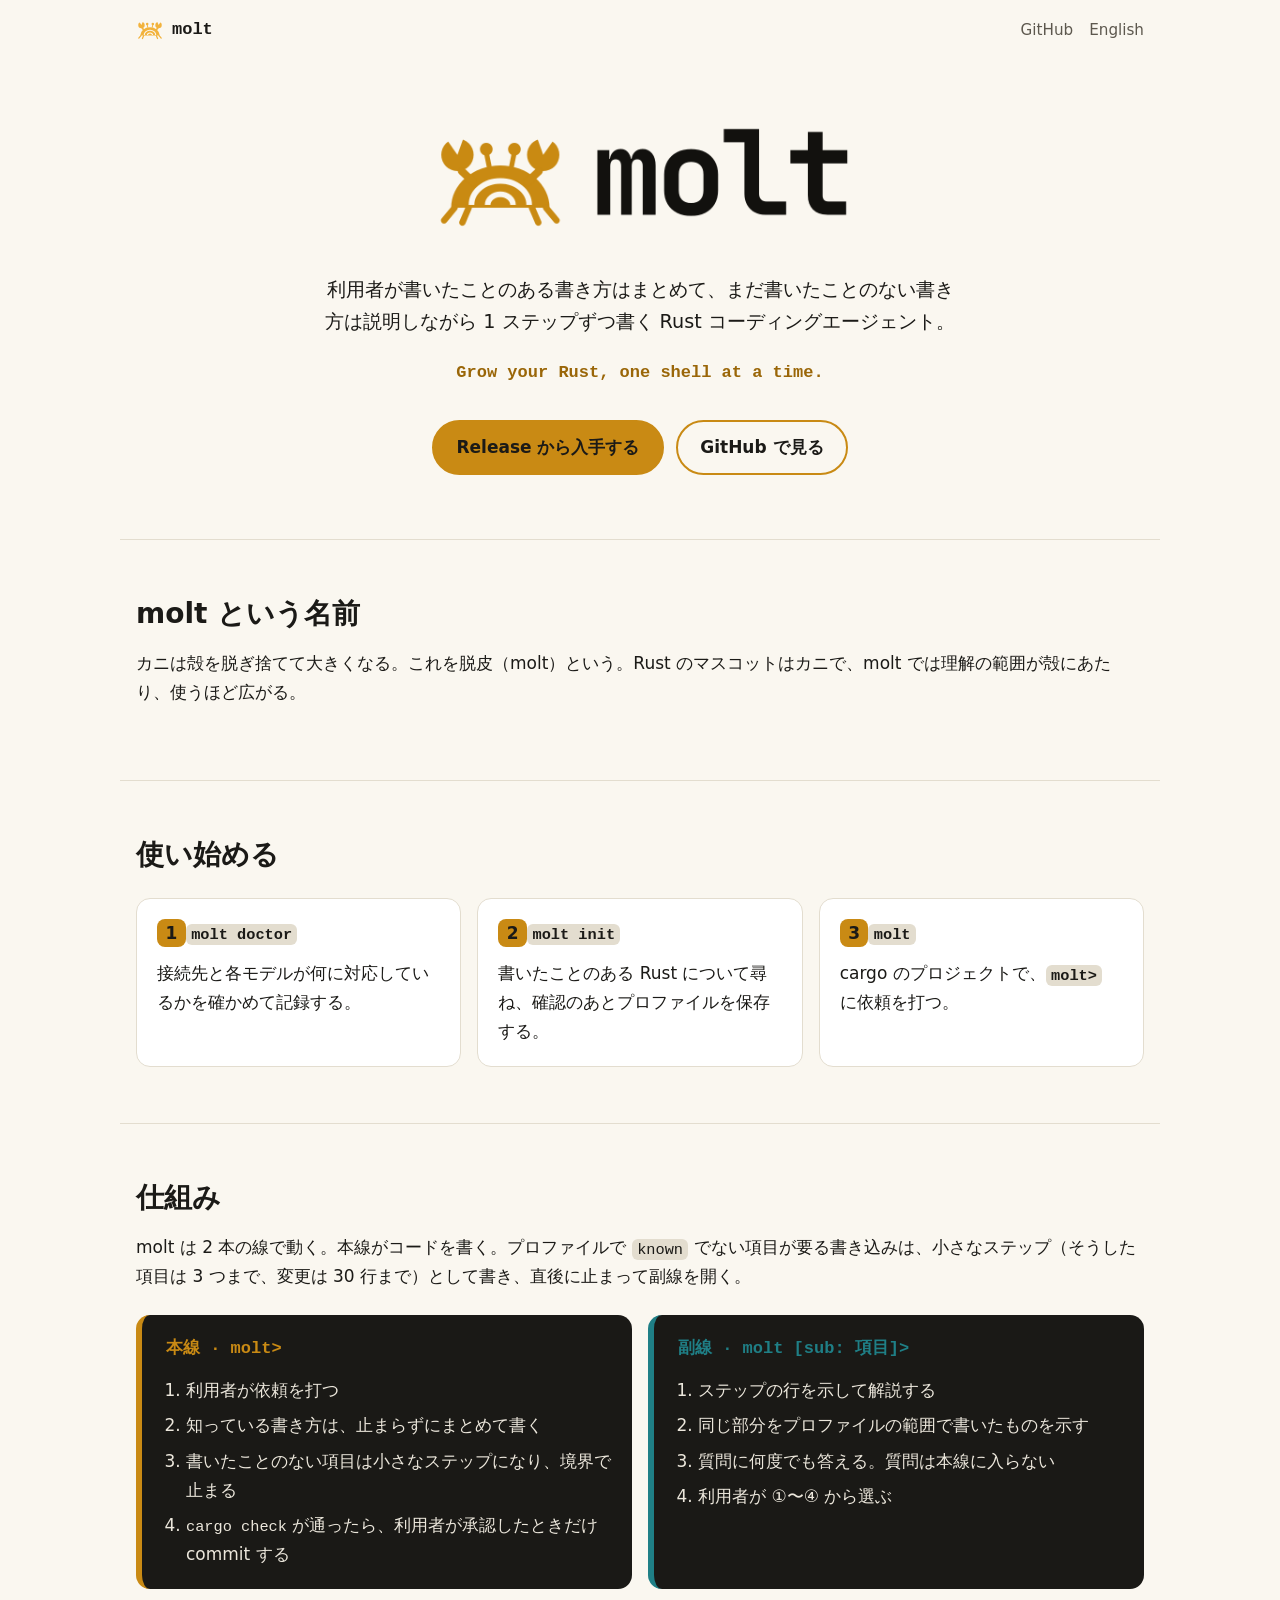
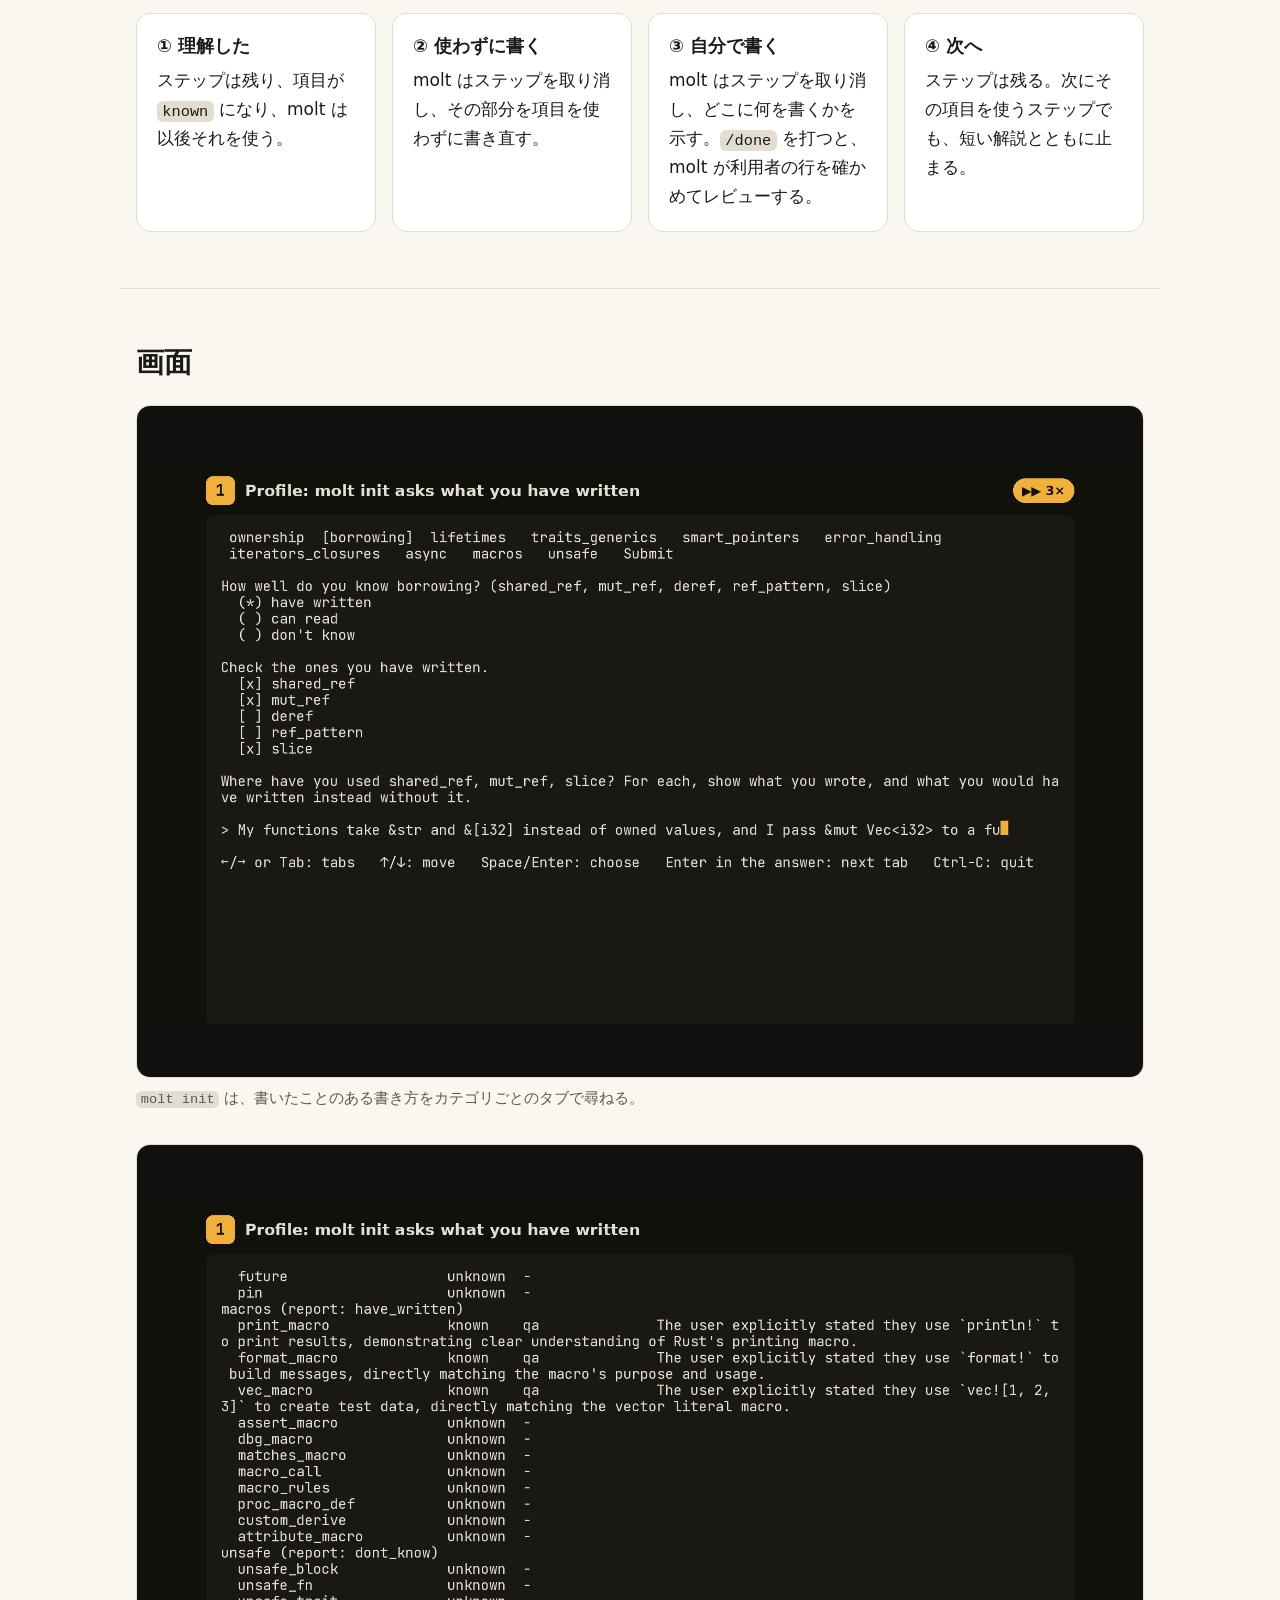
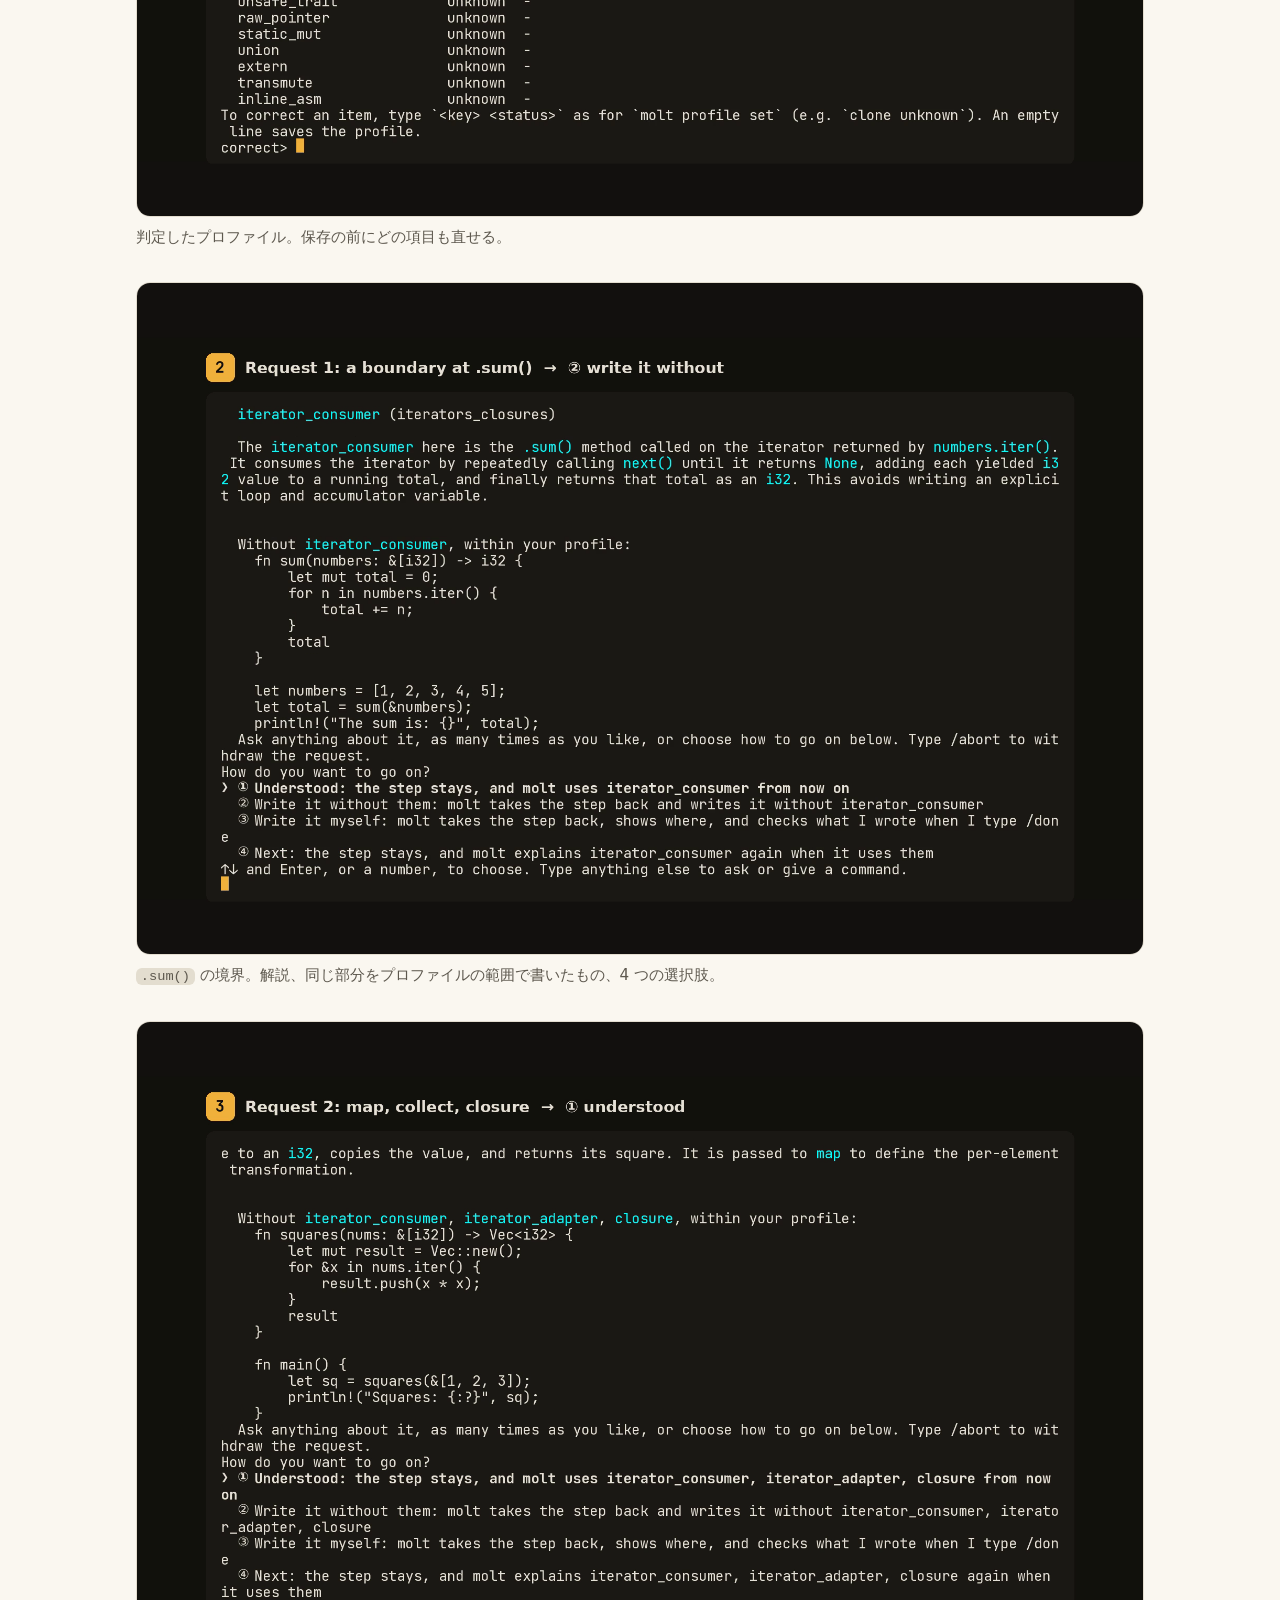
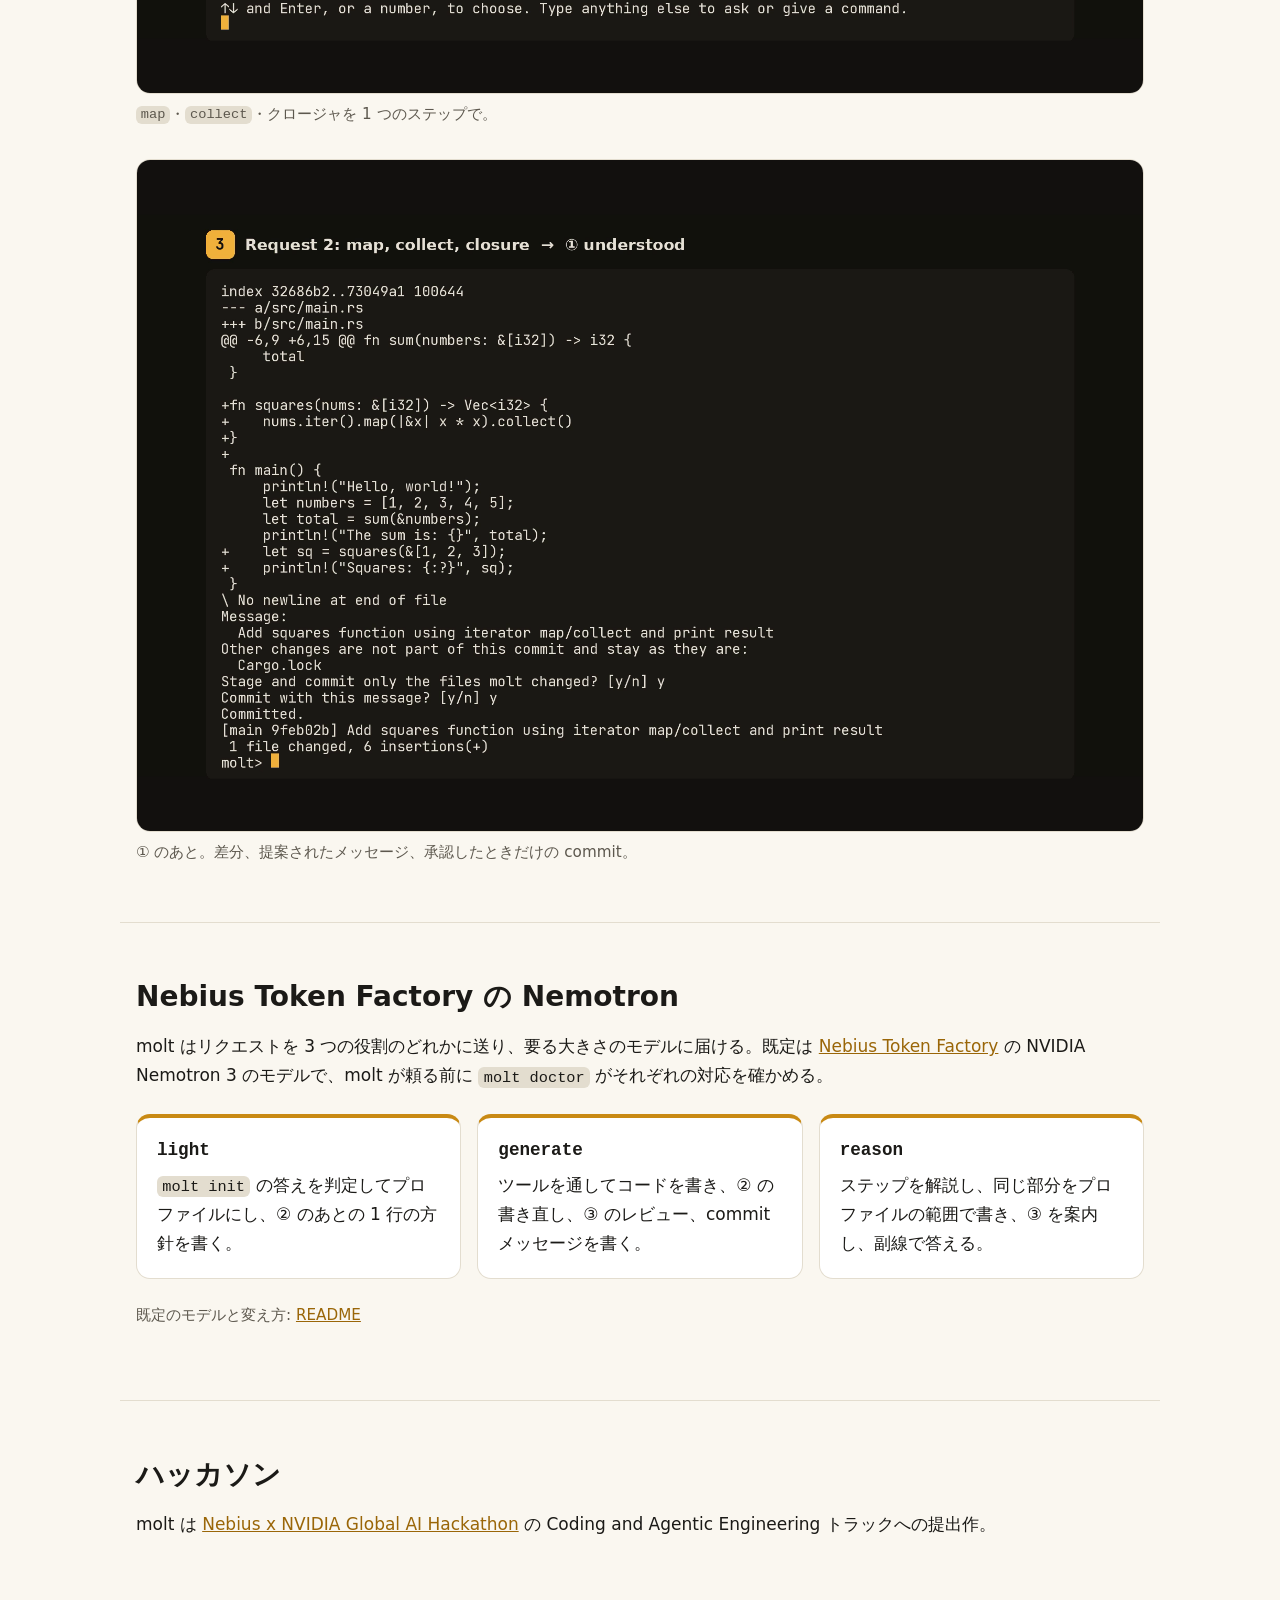
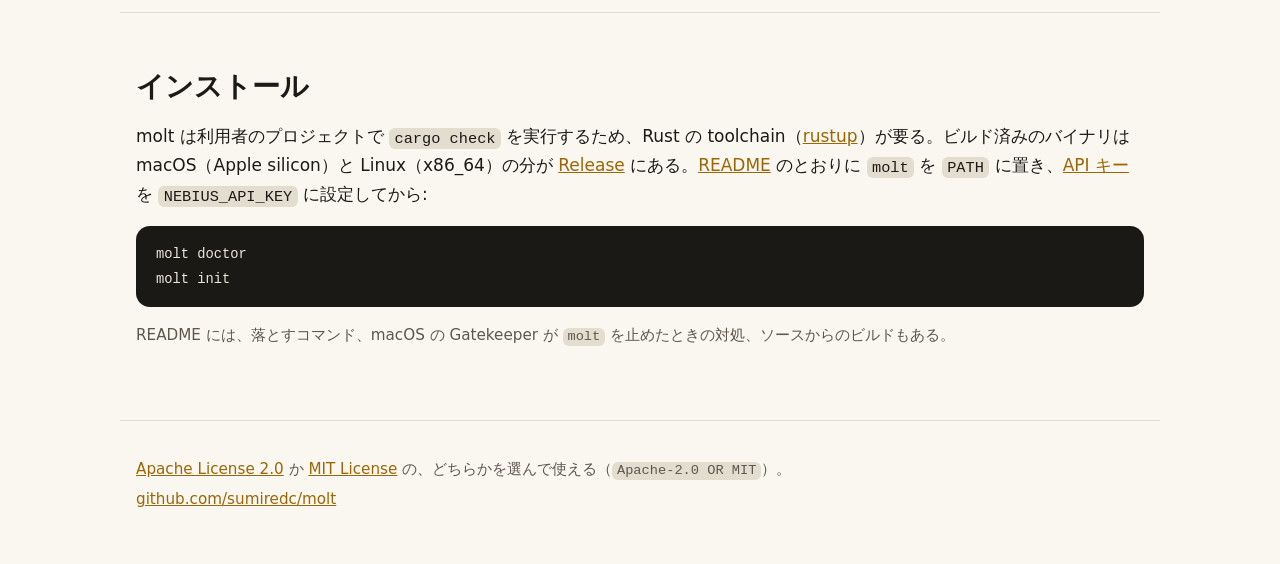
==== site/ja/index.html @ 696d1e34 "molt の紹介ページを site/ に英日で置く 英語版 site/index.html を正とし、日本語版 site/ja/index.html を同じ構造で置く。 JavaScript・外部の " ====
<!doctype html>
<html lang="ja">
<head>
  <meta charset="utf-8">
  <meta name="viewport" content="width=device-width, initial-scale=1">
  <title>molt — 利用者と一緒に育つ Rust コーディングエージェント</title>
  <meta name="description" content="利用者が書いたことのある書き方はまとめて、まだ書いたことのない書き方は説明しながら 1 ステップずつ書く Rust コーディングエージェント。">
  <link rel="canonical" href="https://sumiredc.github.io/molt/ja/">
  <link rel="alternate" hreflang="en" href="https://sumiredc.github.io/molt/">
  <link rel="alternate" hreflang="ja" href="https://sumiredc.github.io/molt/ja/">
  <link rel="icon" href="../assets/molt-mark.svg" type="image/svg+xml">
  <link rel="stylesheet" href="../style.css">
  <meta property="og:type" content="website">
  <meta property="og:title" content="molt — Grow your Rust, one shell at a time.">
  <meta property="og:description" content="利用者が書いたことのある書き方はまとめて、まだ書いたことのない書き方は説明しながら 1 ステップずつ書く Rust コーディングエージェント。">
  <meta property="og:url" content="https://sumiredc.github.io/molt/ja/">
  <meta property="og:image" content="https://sumiredc.github.io/molt/assets/molt-thumbnail.png">
  <meta name="twitter:card" content="summary_large_image">
</head>
<body>
  <header class="wrap top">
    <a class="top-mark" href="./"><img src="../assets/molt-mark.svg" alt="" width="28" height="28">molt</a>
    <nav>
      <a href="https://github.com/sumiredc/molt">GitHub</a>
      <a href="../" hreflang="en" lang="en">English</a>
    </nav>
  </header>

  <main>
    <div class="wrap hero">
      <h1>
        <picture>
          <source srcset="../assets/molt-logo-dark-bg.png" media="(prefers-color-scheme: dark)">
          <img src="../assets/molt-logo-light-bg.png" alt="molt" width="896" height="300">
        </picture>
      </h1>
      <p class="lead">利用者が書いたことのある書き方はまとめて、まだ書いたことのない書き方は説明しながら 1 ステップずつ書く Rust コーディングエージェント。</p>
      <p class="tagline">Grow your Rust, one shell at a time.</p>
      <div class="buttons">
        <a class="button primary" href="https://github.com/sumiredc/molt/releases/latest">Release から入手する</a>
        <a class="button" href="https://github.com/sumiredc/molt">GitHub で見る</a>
      </div>
    </div>

    <section class="wrap" id="name">
      <h2>molt という名前</h2>
      <p>カニは殻を脱ぎ捨てて大きくなる。これを脱皮（molt）という。Rust のマスコットはカニで、molt では理解の範囲が殻にあたり、使うほど広がる。</p>
    </section>

    <section class="wrap" id="start">
      <h2>使い始める</h2>
      <ol class="flow">
        <li><code>molt doctor</code><p>接続先と各モデルが何に対応しているかを確かめて記録する。</p></li>
        <li><code>molt init</code><p>書いたことのある Rust について尋ね、確認のあとプロファイルを保存する。</p></li>
        <li><code>molt</code><p>cargo のプロジェクトで、<code>molt&gt;</code> に依頼を打つ。</p></li>
      </ol>
    </section>

    <section class="wrap" id="how">
      <h2>仕組み</h2>
      <p>molt は 2 本の線で動く。本線がコードを書く。プロファイルで <code>known</code> でない項目が要る書き込みは、小さなステップ（そうした項目は 3 つまで、変更は 30 行まで）として書き、直後に止まって副線を開く。</p>
      <div class="lanes">
        <div class="lane">
          <p class="lane-name">本線 · molt&gt;</p>
          <ol>
            <li>利用者が依頼を打つ</li>
            <li>知っている書き方は、止まらずにまとめて書く</li>
            <li>書いたことのない項目は小さなステップになり、境界で止まる</li>
            <li><code>cargo check</code> が通ったら、利用者が承認したときだけ commit する</li>
          </ol>
        </div>
        <div class="lane side">
          <p class="lane-name">副線 · molt [sub: 項目]&gt;</p>
          <ol>
            <li>ステップの行を示して解説する</li>
            <li>同じ部分をプロファイルの範囲で書いたものを示す</li>
            <li>質問に何度でも答える。質問は本線に入らない</li>
            <li>利用者が ①〜④ から選ぶ</li>
          </ol>
        </div>
      </div>
      <div class="choices">
        <div class="choice">
          <h3>① 理解した</h3>
          <p>ステップは残り、項目が <code>known</code> になり、molt は以後それを使う。</p>
        </div>
        <div class="choice">
          <h3>② 使わずに書く</h3>
          <p>molt はステップを取り消し、その部分を項目を使わずに書き直す。</p>
        </div>
        <div class="choice">
          <h3>③ 自分で書く</h3>
          <p>molt はステップを取り消し、どこに何を書くかを示す。<code>/done</code> を打つと、molt が利用者の行を確かめてレビューする。</p>
        </div>
        <div class="choice">
          <h3>④ 次へ</h3>
          <p>ステップは残る。次にその項目を使うステップでも、短い解説とともに止まる。</p>
        </div>
      </div>
    </section>

    <section class="wrap" id="screens">
      <h2>画面</h2>
      <div class="gallery">
        <figure>
          <a href="../assets/gallery-1.png"><img src="../assets/gallery-1.png" alt="Rust のカテゴリごとのタブがある molt init が、借用をどのくらい知っているか、どこで使ったかを尋ねている" width="1920" height="1280" loading="lazy"></a>
          <figcaption><code>molt init</code> は、書いたことのある書き方をカテゴリごとのタブで尋ねる。</figcaption>
        </figure>
        <figure>
          <a href="../assets/gallery-2.png"><img src="../assets/gallery-2.png" alt="判定したプロファイル。各項目が known か unknown かと理由、項目を直すためのプロンプト" width="1920" height="1280" loading="lazy"></a>
          <figcaption>判定したプロファイル。保存の前にどの項目も直せる。</figcaption>
        </figure>
        <figure>
          <a href="../assets/gallery-3.png"><img src="../assets/gallery-3.png" alt="副線が .sum() を解説し、for ループで書いた同じ関数と 4 つの選択肢を示している" width="1920" height="1280" loading="lazy"></a>
          <figcaption><code>.sum()</code> の境界。解説、同じ部分をプロファイルの範囲で書いたもの、4 つの選択肢。</figcaption>
        </figure>
        <figure>
          <a href="../assets/gallery-4.png"><img src="../assets/gallery-4.png" alt="map・collect・クロージャを使うステップの副線と、プロファイルの範囲で書いた版" width="1920" height="1280" loading="lazy"></a>
          <figcaption><code>map</code>・<code>collect</code>・クロージャを 1 つのステップで。</figcaption>
        </figure>
        <figure>
          <a href="../assets/gallery-5.png"><img src="../assets/gallery-5.png" alt="ステップの差分、提案された commit メッセージ、2 回の承認のあとの commit" width="1920" height="1280" loading="lazy"></a>
          <figcaption>① のあと。差分、提案されたメッセージ、承認したときだけの commit。</figcaption>
        </figure>
      </div>
    </section>

    <section class="wrap" id="models">
      <h2>Nebius Token Factory の Nemotron</h2>
      <p>molt はリクエストを 3 つの役割のどれかに送り、要る大きさのモデルに届ける。既定は <a href="https://tokenfactory.nebius.com/">Nebius Token Factory</a> の NVIDIA Nemotron 3 のモデルで、molt が頼る前に <code>molt doctor</code> がそれぞれの対応を確かめる。</p>
      <div class="roles">
        <div class="role">
          <h3>light</h3>
          <p><code>molt init</code> の答えを判定してプロファイルにし、② のあとの 1 行の方針を書く。</p>
        </div>
        <div class="role">
          <h3>generate</h3>
          <p>ツールを通してコードを書き、② の書き直し、③ のレビュー、commit メッセージを書く。</p>
        </div>
        <div class="role">
          <h3>reason</h3>
          <p>ステップを解説し、同じ部分をプロファイルの範囲で書き、③ を案内し、副線で答える。</p>
        </div>
      </div>
      <p class="note">既定のモデルと変え方: <a href="https://github.com/sumiredc/molt/blob/main/README.ja.md#nebius-token-factory-の-nemotron">README</a></p>
    </section>

    <section class="wrap" id="hackathon">
      <h2>ハッカソン</h2>
      <p>molt は <a href="https://nebiusglobalaihackathon.devpost.com/">Nebius x NVIDIA Global AI Hackathon</a> の Coding and Agentic Engineering トラックへの提出作。</p>
    </section>

    <section class="wrap" id="install">
      <h2>インストール</h2>
      <p>molt は利用者のプロジェクトで <code>cargo check</code> を実行するため、Rust の toolchain（<a href="https://rustup.rs/">rustup</a>）が要る。ビルド済みのバイナリは macOS（Apple silicon）と Linux（x86_64）の分が <a href="https://github.com/sumiredc/molt/releases/latest">Release</a> にある。<a href="https://github.com/sumiredc/molt/blob/main/README.ja.md#インストール">README</a> のとおりに <code>molt</code> を <code>PATH</code> に置き、<a href="https://github.com/sumiredc/molt/blob/main/README.ja.md#api-キー">API キー</a>を <code>NEBIUS_API_KEY</code> に設定してから:</p>
<pre><code>molt doctor
molt init</code></pre>
      <p class="note">README には、落とすコマンド、macOS の Gatekeeper が <code>molt</code> を止めたときの対処、ソースからのビルドもある。</p>
    </section>
  </main>

  <footer class="wrap">
    <p><a href="https://github.com/sumiredc/molt/blob/main/LICENSE-APACHE">Apache License 2.0</a> か <a href="https://github.com/sumiredc/molt/blob/main/LICENSE-MIT">MIT License</a> の、どちらかを選んで使える（<code>Apache-2.0 OR MIT</code>）。</p>
    <p><a href="https://github.com/sumiredc/molt">github.com/sumiredc/molt</a></p>
  </footer>
</body>
</html>
---- site/style.css ----
:root {
  color-scheme: light dark;
  --bg: #faf7f0;
  --surface: #ffffff;
  --panel: #1a1916;
  --panel-text: #ece7dc;
  --text: #1b1a17;
  --muted: #5d584e;
  --line: #e3ddcf;
  --accent: #c98a14;
  --accent-strong: #9a6608;
  --accent-text: #1b1a17;
  --side: #1f7f86;
  --radius: 14px;
  --sans: system-ui, -apple-system, "Segoe UI", "Hiragino Sans", "Noto Sans JP", sans-serif;
  --mono: ui-monospace, "SFMono-Regular", Menlo, Consolas, monospace;
}

@media (prefers-color-scheme: dark) {
  :root {
    --bg: #12110f;
    --surface: #1c1b18;
    --panel: #0b0a09;
    --panel-text: #ece7dc;
    --text: #ece7dc;
    --muted: #a9a294;
    --line: #2e2c27;
    --accent: #e3a83a;
    --accent-strong: #f0bd5c;
    --accent-text: #12110f;
    --side: #4fc3cc;
  }
}

*,
*::before,
*::after {
  box-sizing: border-box;
}

html {
  -webkit-text-size-adjust: 100%;
}

body {
  margin: 0;
  background: var(--bg);
  color: var(--text);
  font-family: var(--sans);
  font-size: 1.0625rem;
  line-height: 1.7;
}

img {
  max-width: 100%;
  height: auto;
  display: block;
}

a {
  color: var(--accent-strong);
}

code,
pre {
  font-family: var(--mono);
  font-size: 0.9em;
}

:not(pre) > code {
  padding: 0.1em 0.35em;
  border-radius: 6px;
  background: var(--line);
  overflow-wrap: anywhere;
}

pre {
  margin: 1rem 0;
  padding: 1rem 1.25rem;
  border-radius: var(--radius);
  background: var(--panel);
  color: var(--panel-text);
  overflow-x: auto;
  line-height: 1.6;
}

.wrap {
  width: 100%;
  max-width: 1040px;
  margin: 0 auto;
  padding-left: 16px;
  padding-right: 16px;
}

/* ヘッダー */

.top {
  display: flex;
  align-items: center;
  justify-content: space-between;
  gap: 1rem;
  padding-top: 1rem;
  padding-bottom: 1rem;
}

.top-mark {
  display: flex;
  align-items: center;
  gap: 0.5rem;
  color: var(--text);
  font-family: var(--mono);
  font-weight: 700;
  text-decoration: none;
}

.top-mark img {
  width: 28px;
  height: 28px;
}

.top nav {
  display: flex;
  gap: 1rem;
  font-size: 0.95rem;
}

.top nav a {
  color: var(--muted);
  text-decoration: none;
}

.top nav a:hover {
  color: var(--text);
}

/* ヒーロー */

.hero {
  padding-top: 3rem;
  padding-bottom: 4rem;
  text-align: center;
}

.hero h1 {
  margin: 0 auto 1.5rem;
  max-width: 420px;
}

.lead {
  max-width: 40rem;
  margin: 0 auto;
  font-size: 1.2rem;
}

.tagline {
  margin: 1.25rem 0 2rem;
  color: var(--accent-strong);
  font-family: var(--mono);
  font-weight: 700;
}

.buttons {
  display: flex;
  flex-wrap: wrap;
  justify-content: center;
  gap: 0.75rem;
}

.button {
  display: inline-block;
  padding: 0.7rem 1.4rem;
  border: 2px solid var(--accent);
  border-radius: 999px;
  color: var(--text);
  font-weight: 600;
  text-decoration: none;
}

.button.primary {
  background: var(--accent);
  color: var(--accent-text);
}

.button:hover {
  border-color: var(--accent-strong);
}

/* 節 */

section {
  padding-top: 3.5rem;
  padding-bottom: 3.5rem;
  border-top: 1px solid var(--line);
}

h2 {
  margin: 0 0 1rem;
  font-size: 1.75rem;
  line-height: 1.3;
}

h3 {
  margin: 0 0 0.5rem;
  font-size: 1.1rem;
  line-height: 1.4;
}

.note {
  color: var(--muted);
  font-size: 0.95rem;
}

/* 流れの図 */

.flow {
  display: grid;
  grid-template-columns: repeat(auto-fit, minmax(200px, 1fr));
  gap: 1rem;
  margin: 1.5rem 0 0;
  padding: 0;
  list-style: none;
  counter-reset: flow;
}

.flow li {
  position: relative;
  padding: 1.25rem;
  border: 1px solid var(--line);
  border-radius: var(--radius);
  background: var(--surface);
  counter-increment: flow;
}

.flow li::before {
  content: counter(flow);
  display: inline-grid;
  place-items: center;
  width: 1.8rem;
  height: 1.8rem;
  margin-bottom: 0.5rem;
  border-radius: 8px;
  background: var(--accent);
  color: var(--accent-text);
  font-weight: 700;
}

.flow code {
  font-weight: 700;
}

.flow p {
  margin: 0.25rem 0 0;
}

/* 本線と副線 */

.lanes {
  display: grid;
  grid-template-columns: 1fr 1fr;
  gap: 1rem;
  margin: 1.5rem 0;
}

.lane {
  padding: 1.25rem 1.25rem 1.25rem 1.5rem;
  border-radius: var(--radius);
  background: var(--panel);
  color: var(--panel-text);
  border-left: 6px solid var(--accent);
}

.lane.side {
  border-left-color: var(--side);
}

.lane-name {
  margin: 0 0 0.75rem;
  font-family: var(--mono);
  font-weight: 700;
  color: var(--accent);
}

.lane.side .lane-name {
  color: var(--side);
}

.lane ol {
  margin: 0;
  padding-left: 1.25rem;
}

.lane li + li {
  margin-top: 0.4rem;
}

.lane code {
  background: transparent;
  padding: 0;
  color: inherit;
}

.choices {
  display: grid;
  grid-template-columns: repeat(auto-fit, minmax(220px, 1fr));
  gap: 1rem;
}

.choice {
  padding: 1.25rem;
  border: 1px solid var(--line);
  border-radius: var(--radius);
  background: var(--surface);
}

.choice p {
  margin: 0;
}

/* 画面 */

.gallery {
  display: grid;
  gap: 2rem;
  margin: 1.5rem 0 0;
}

.gallery figure {
  margin: 0;
}

.gallery img {
  border-radius: var(--radius);
  border: 1px solid var(--line);
}

.gallery figcaption {
  margin-top: 0.5rem;
  color: var(--muted);
  font-size: 0.95rem;
}

/* モデルの 3 役 */

.roles {
  display: grid;
  grid-template-columns: repeat(auto-fit, minmax(220px, 1fr));
  gap: 1rem;
  margin: 1.5rem 0;
}

.role {
  padding: 1.25rem;
  border: 1px solid var(--line);
  border-top: 4px solid var(--accent);
  border-radius: var(--radius);
  background: var(--surface);
}

.role h3 {
  font-family: var(--mono);
}

.role p {
  margin: 0;
}

/* フッター */

footer {
  padding-top: 2rem;
  padding-bottom: 3rem;
  border-top: 1px solid var(--line);
  color: var(--muted);
  font-size: 0.95rem;
}

footer p {
  margin: 0.25rem 0;
}

@media (max-width: 640px) {
  body {
    font-size: 1rem;
  }

  .hero {
    padding-top: 2rem;
    padding-bottom: 3rem;
  }

  .lead {
    font-size: 1.05rem;
  }

  .lanes {
    grid-template-columns: 1fr;
  }

  section {
    padding-top: 2.5rem;
    padding-bottom: 2.5rem;
  }

  h2 {
    font-size: 1.45rem;
  }
}
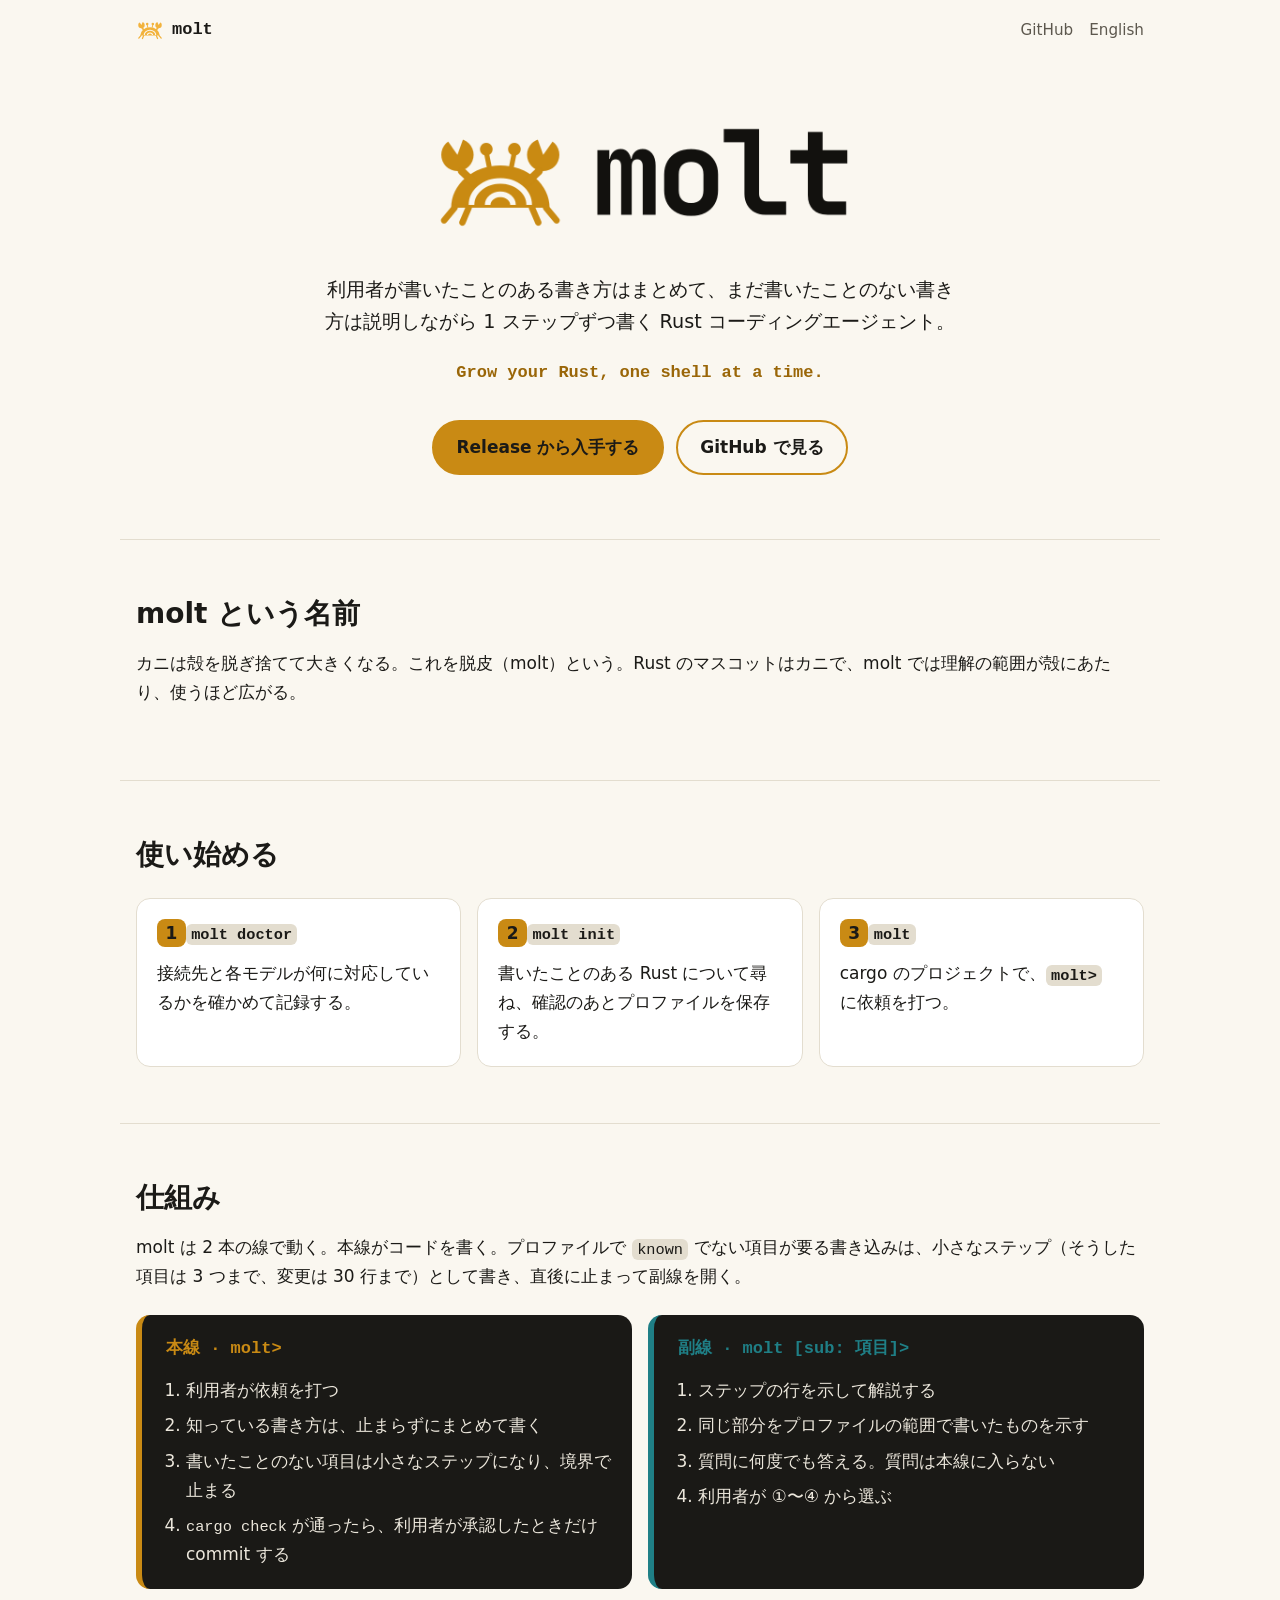
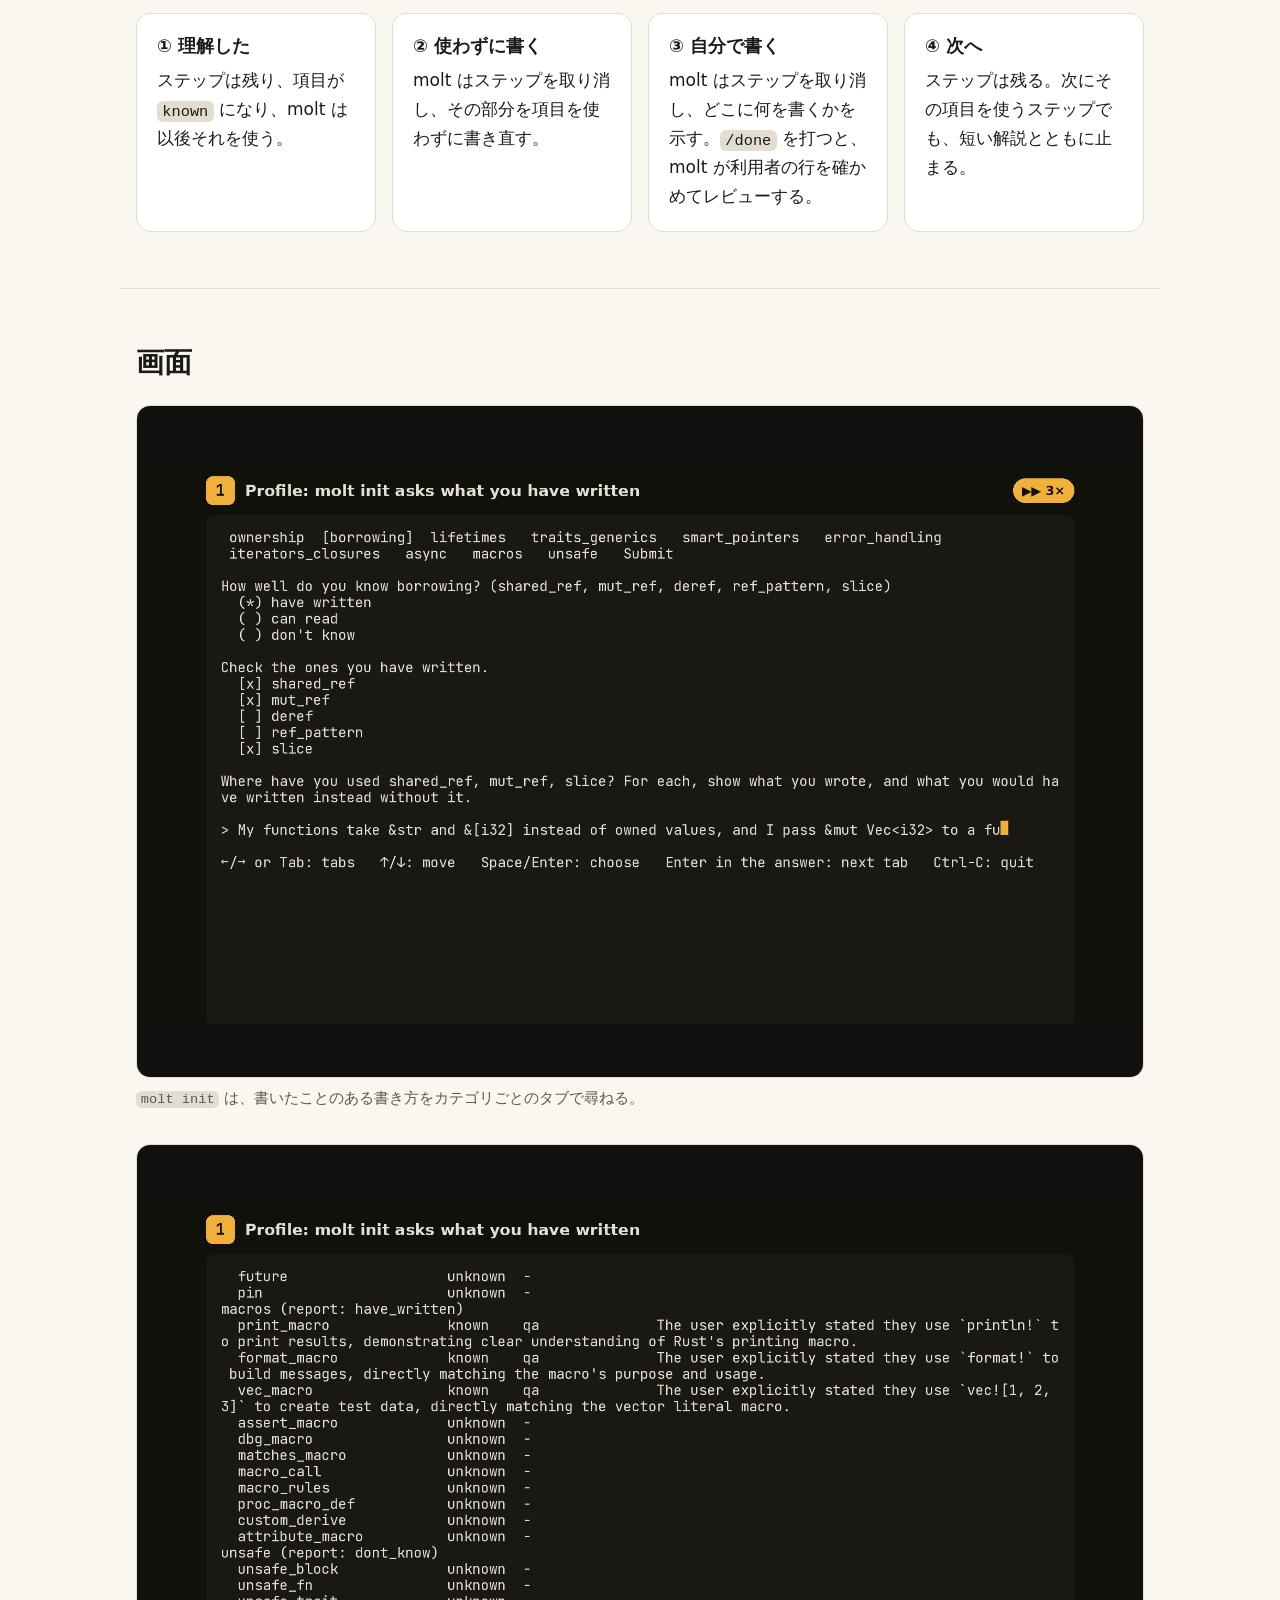
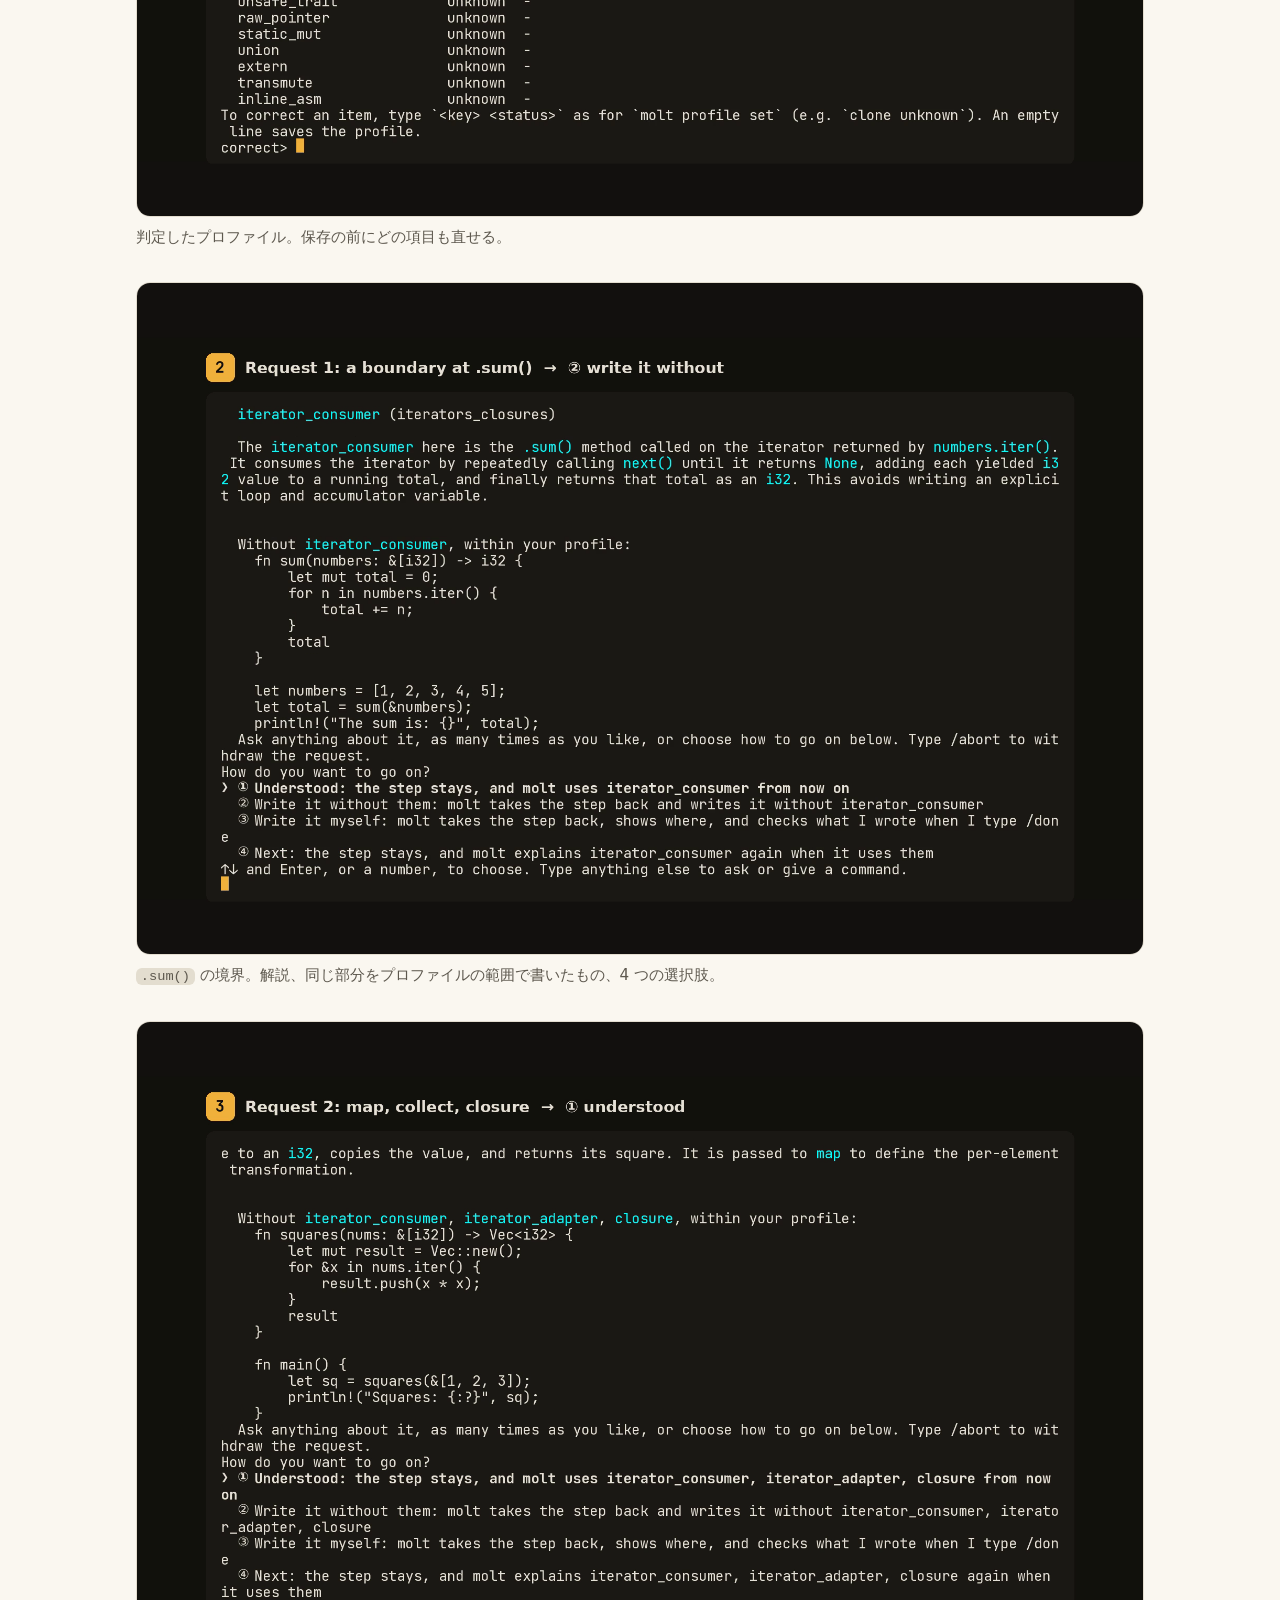
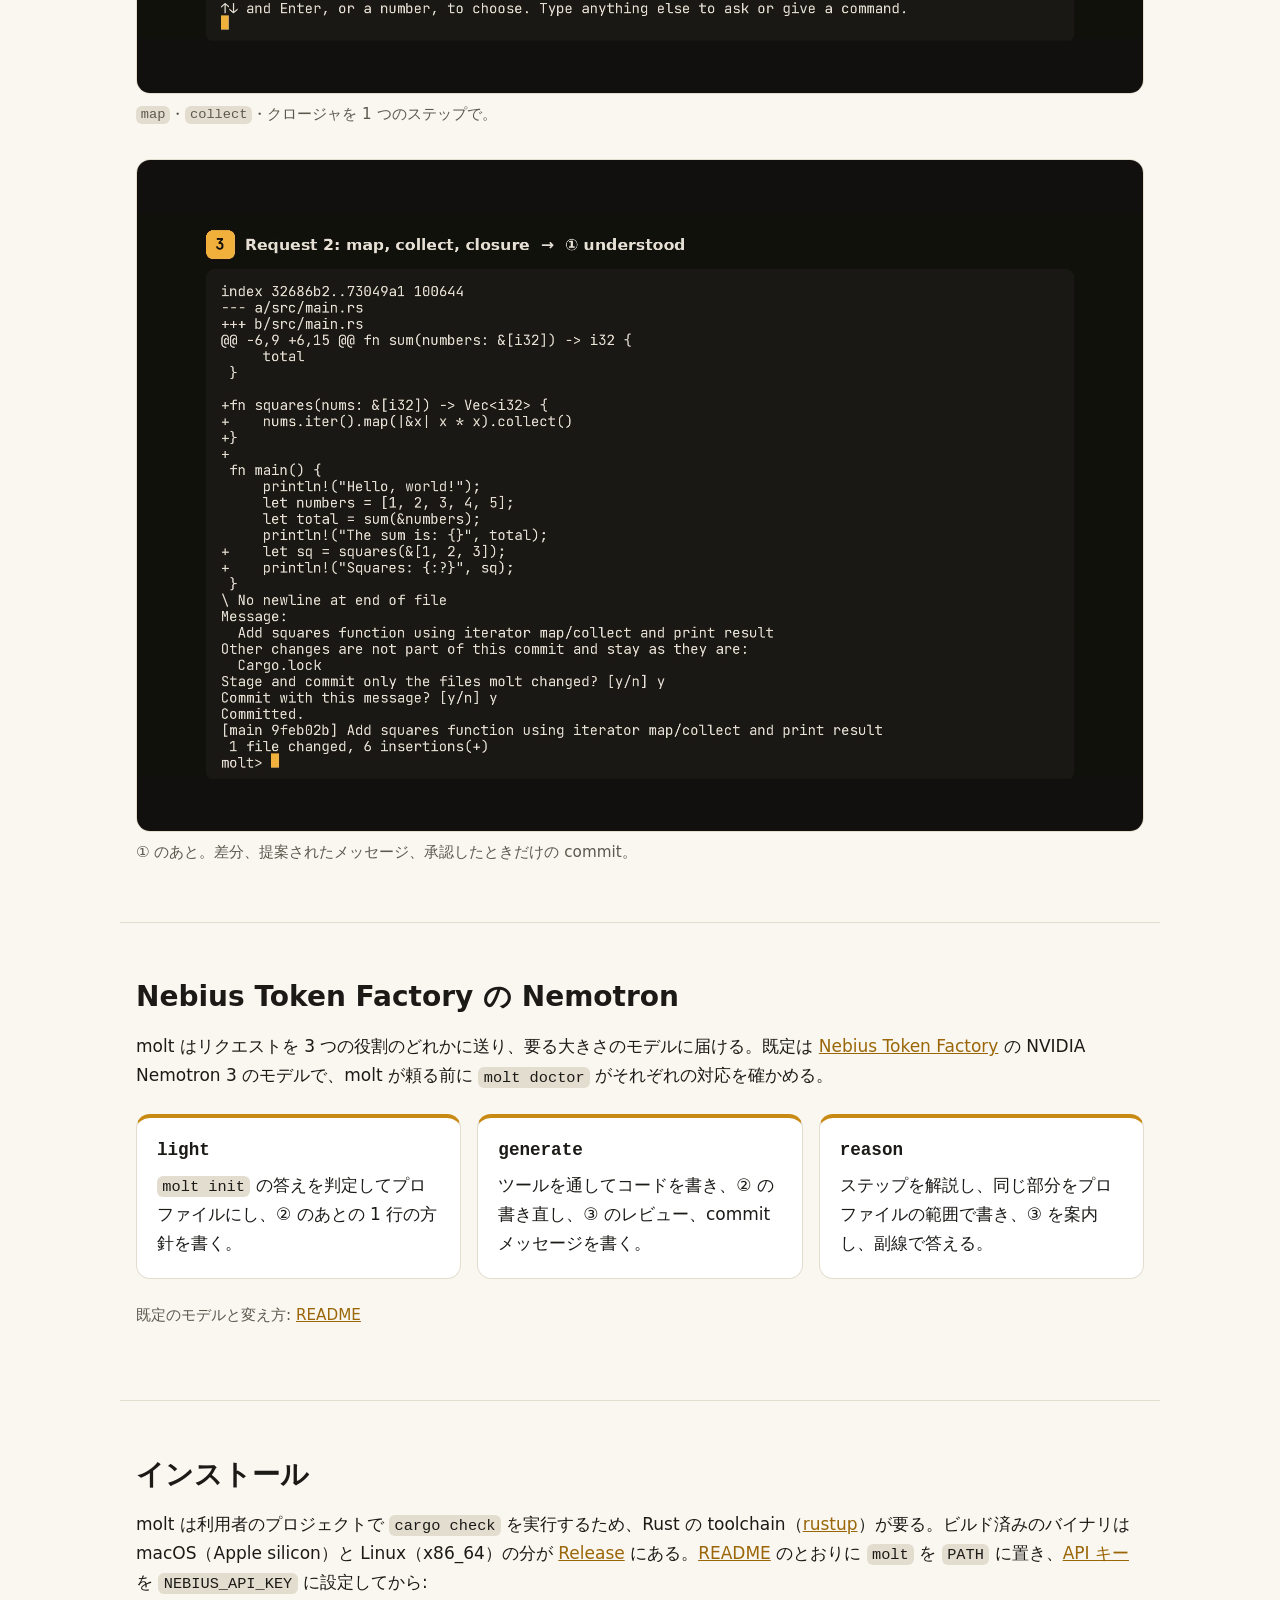
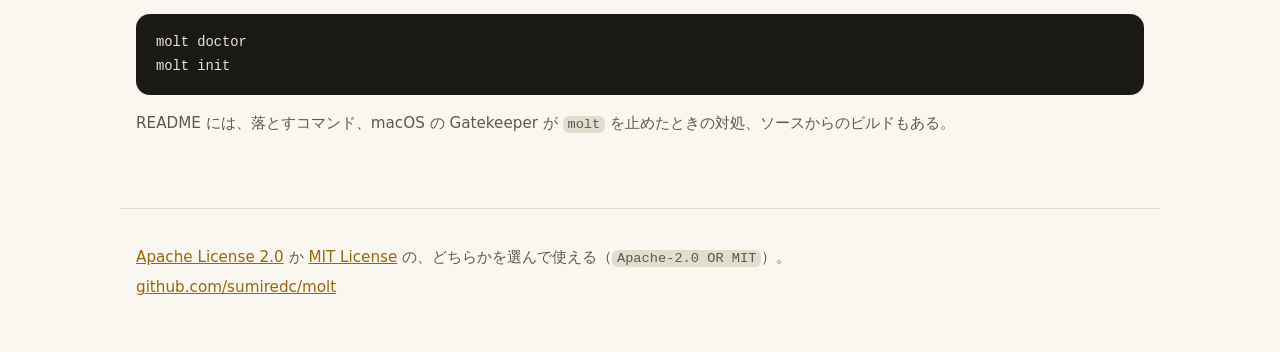
==== commit 45fa3d28: "紹介ページからハッカソンの節を削る ユーザーの判断で、ページにハッカソンへの提出作である旨を載せない。  Refs #175  Co-Authored-By: Claude Opus 5.5 <nor" ====
--- a/site/ja/index.html
+++ b/site/ja/index.html
@@ -145,11 +145,6 @@
       <p class="note">既定のモデルと変え方: <a href="https://github.com/sumiredc/molt/blob/main/README.ja.md#nebius-token-factory-の-nemotron">README</a></p>
     </section>
 
-    <section class="wrap" id="hackathon">
-      <h2>ハッカソン</h2>
-      <p>molt は <a href="https://nebiusglobalaihackathon.devpost.com/">Nebius x NVIDIA Global AI Hackathon</a> の Coding and Agentic Engineering トラックへの提出作。</p>
-    </section>
-
     <section class="wrap" id="install">
       <h2>インストール</h2>
       <p>molt は利用者のプロジェクトで <code>cargo check</code> を実行するため、Rust の toolchain（<a href="https://rustup.rs/">rustup</a>）が要る。ビルド済みのバイナリは macOS（Apple silicon）と Linux（x86_64）の分が <a href="https://github.com/sumiredc/molt/releases/latest">Release</a> にある。<a href="https://github.com/sumiredc/molt/blob/main/README.ja.md#インストール">README</a> のとおりに <code>molt</code> を <code>PATH</code> に置き、<a href="https://github.com/sumiredc/molt/blob/main/README.ja.md#api-キー">API キー</a>を <code>NEBIUS_API_KEY</code> に設定してから:</p>
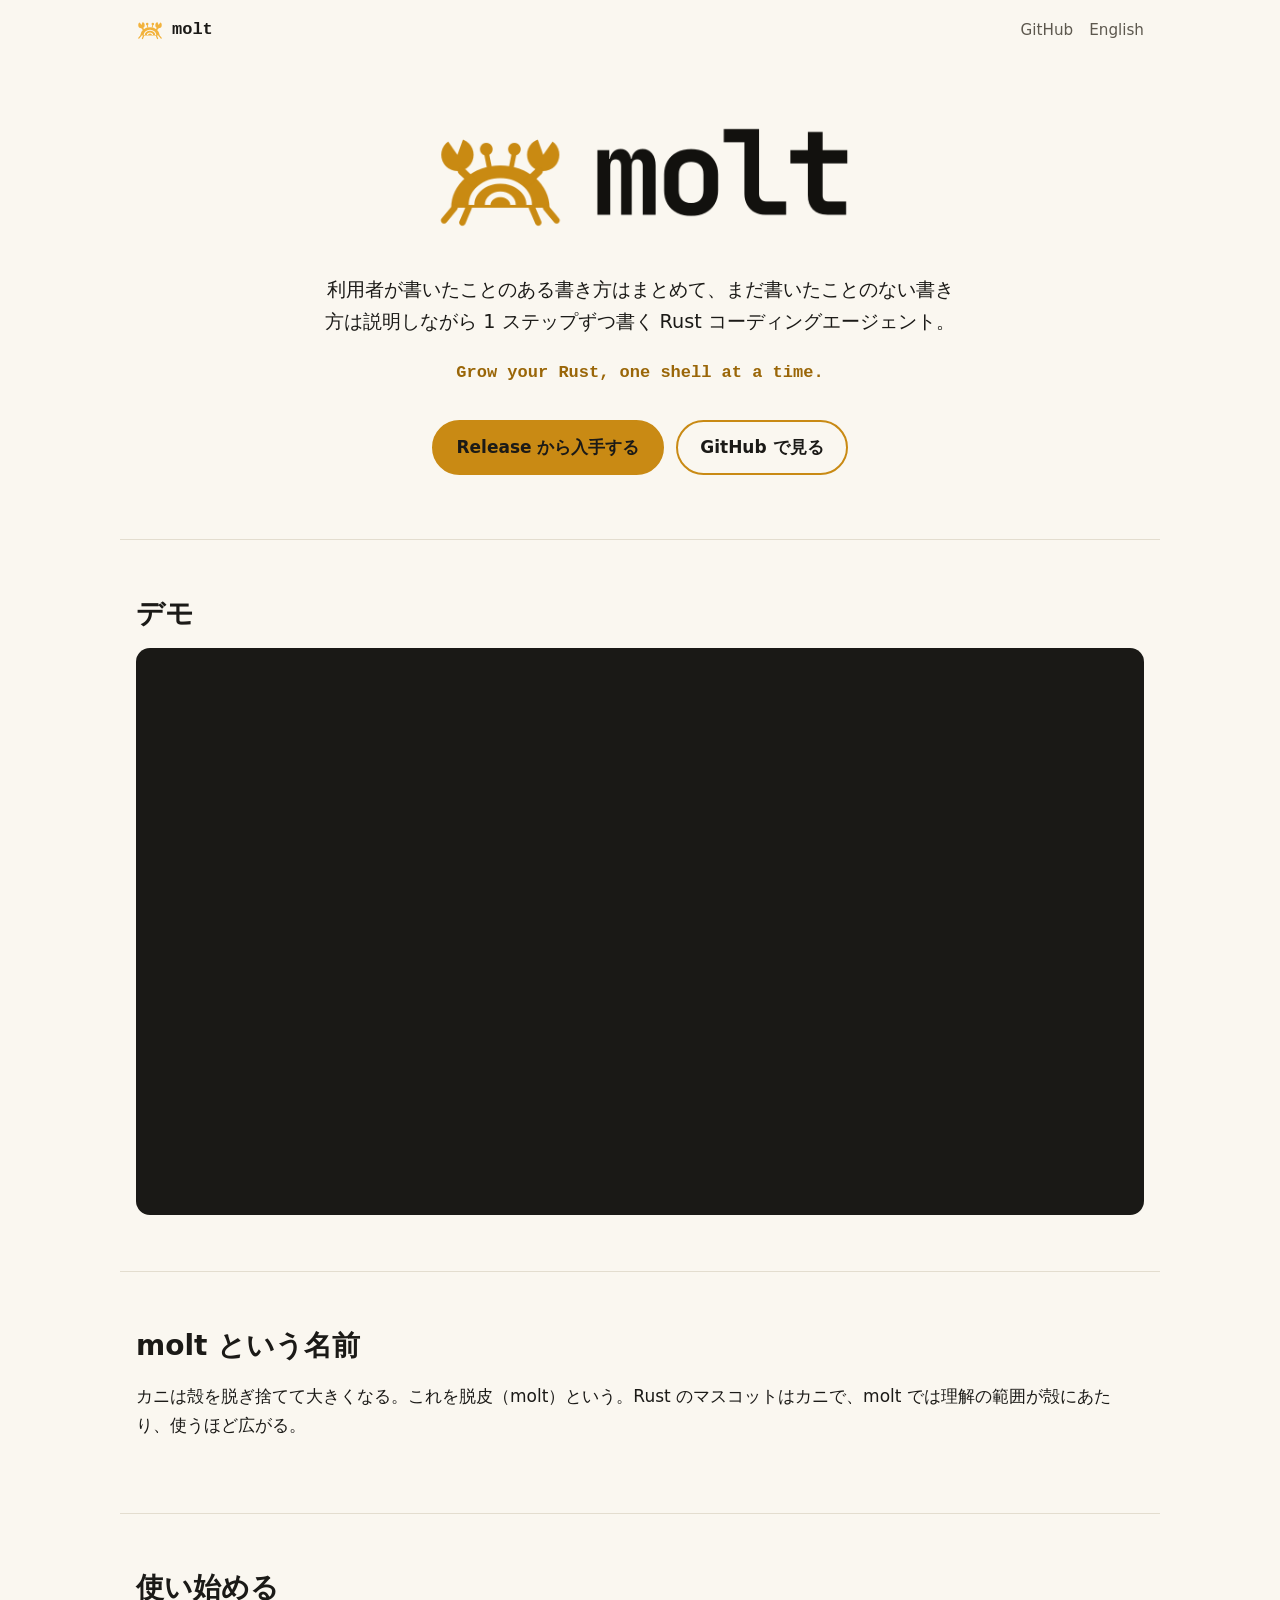
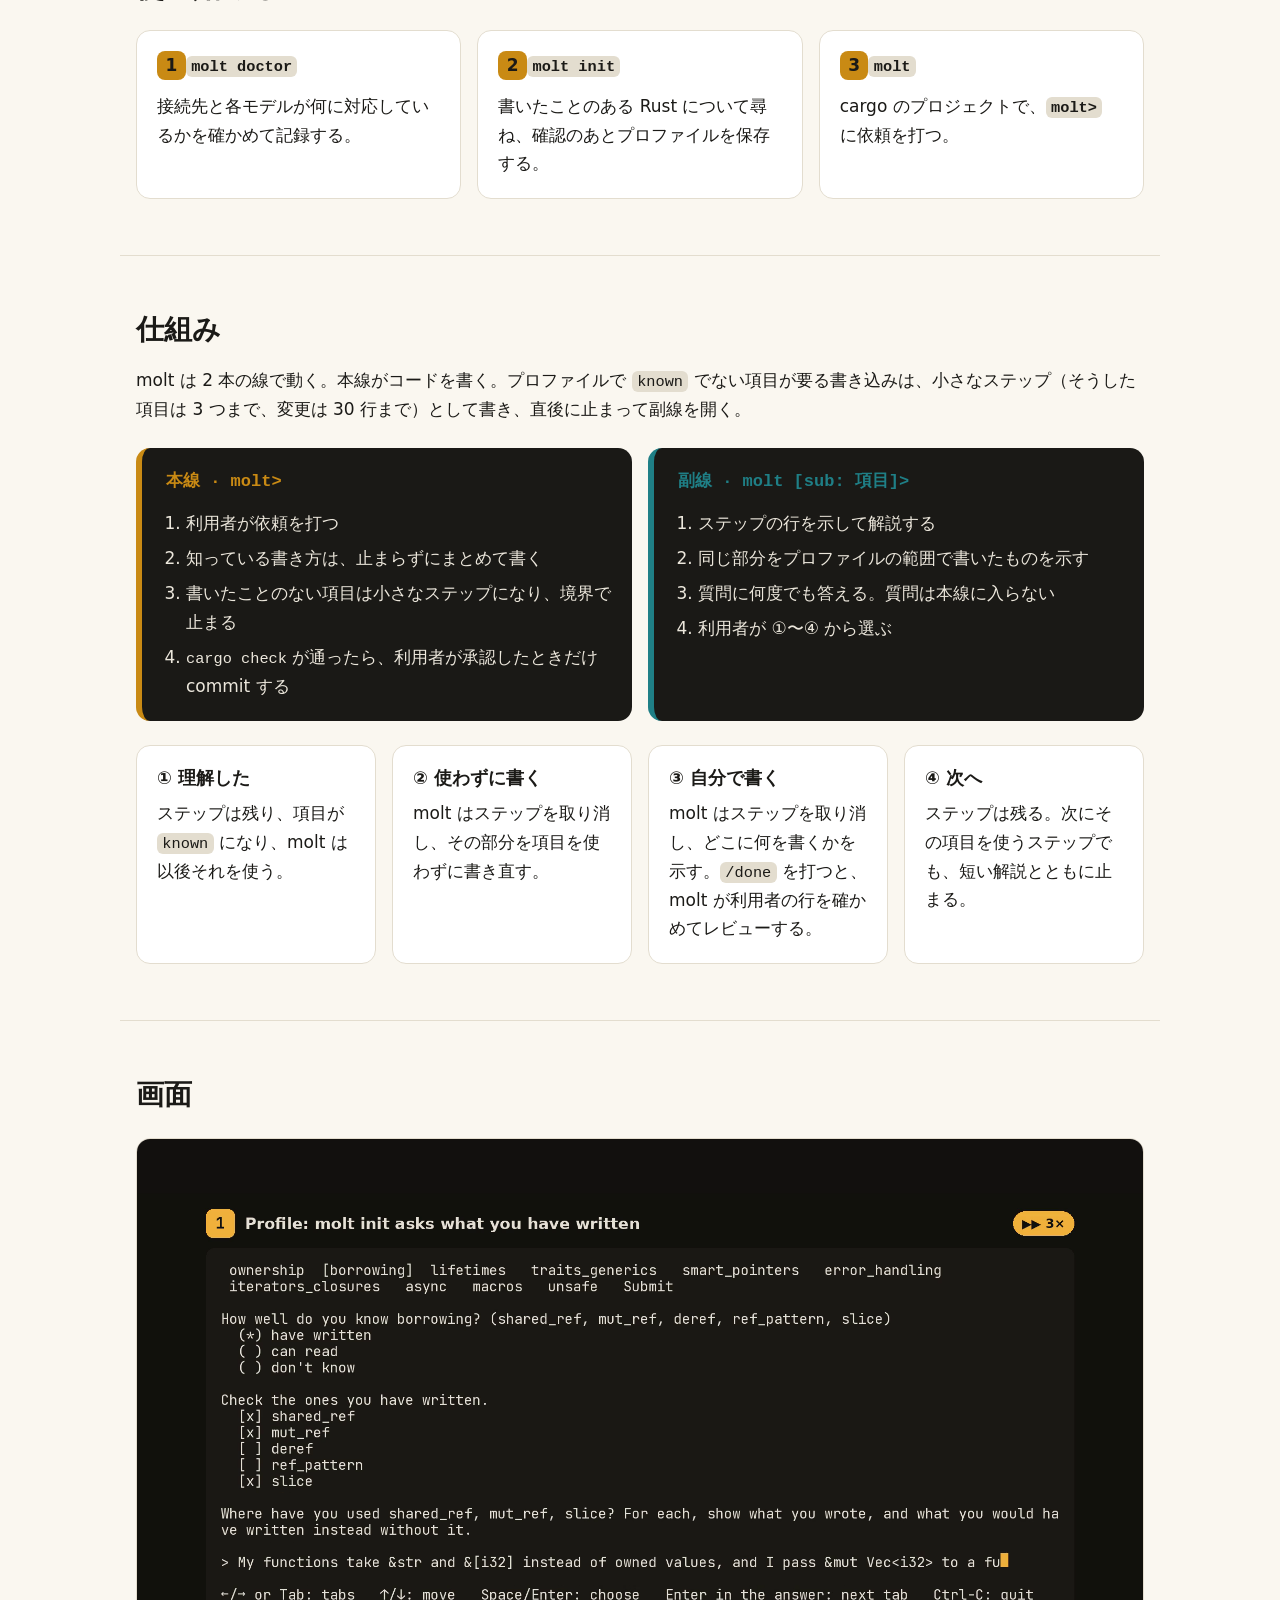
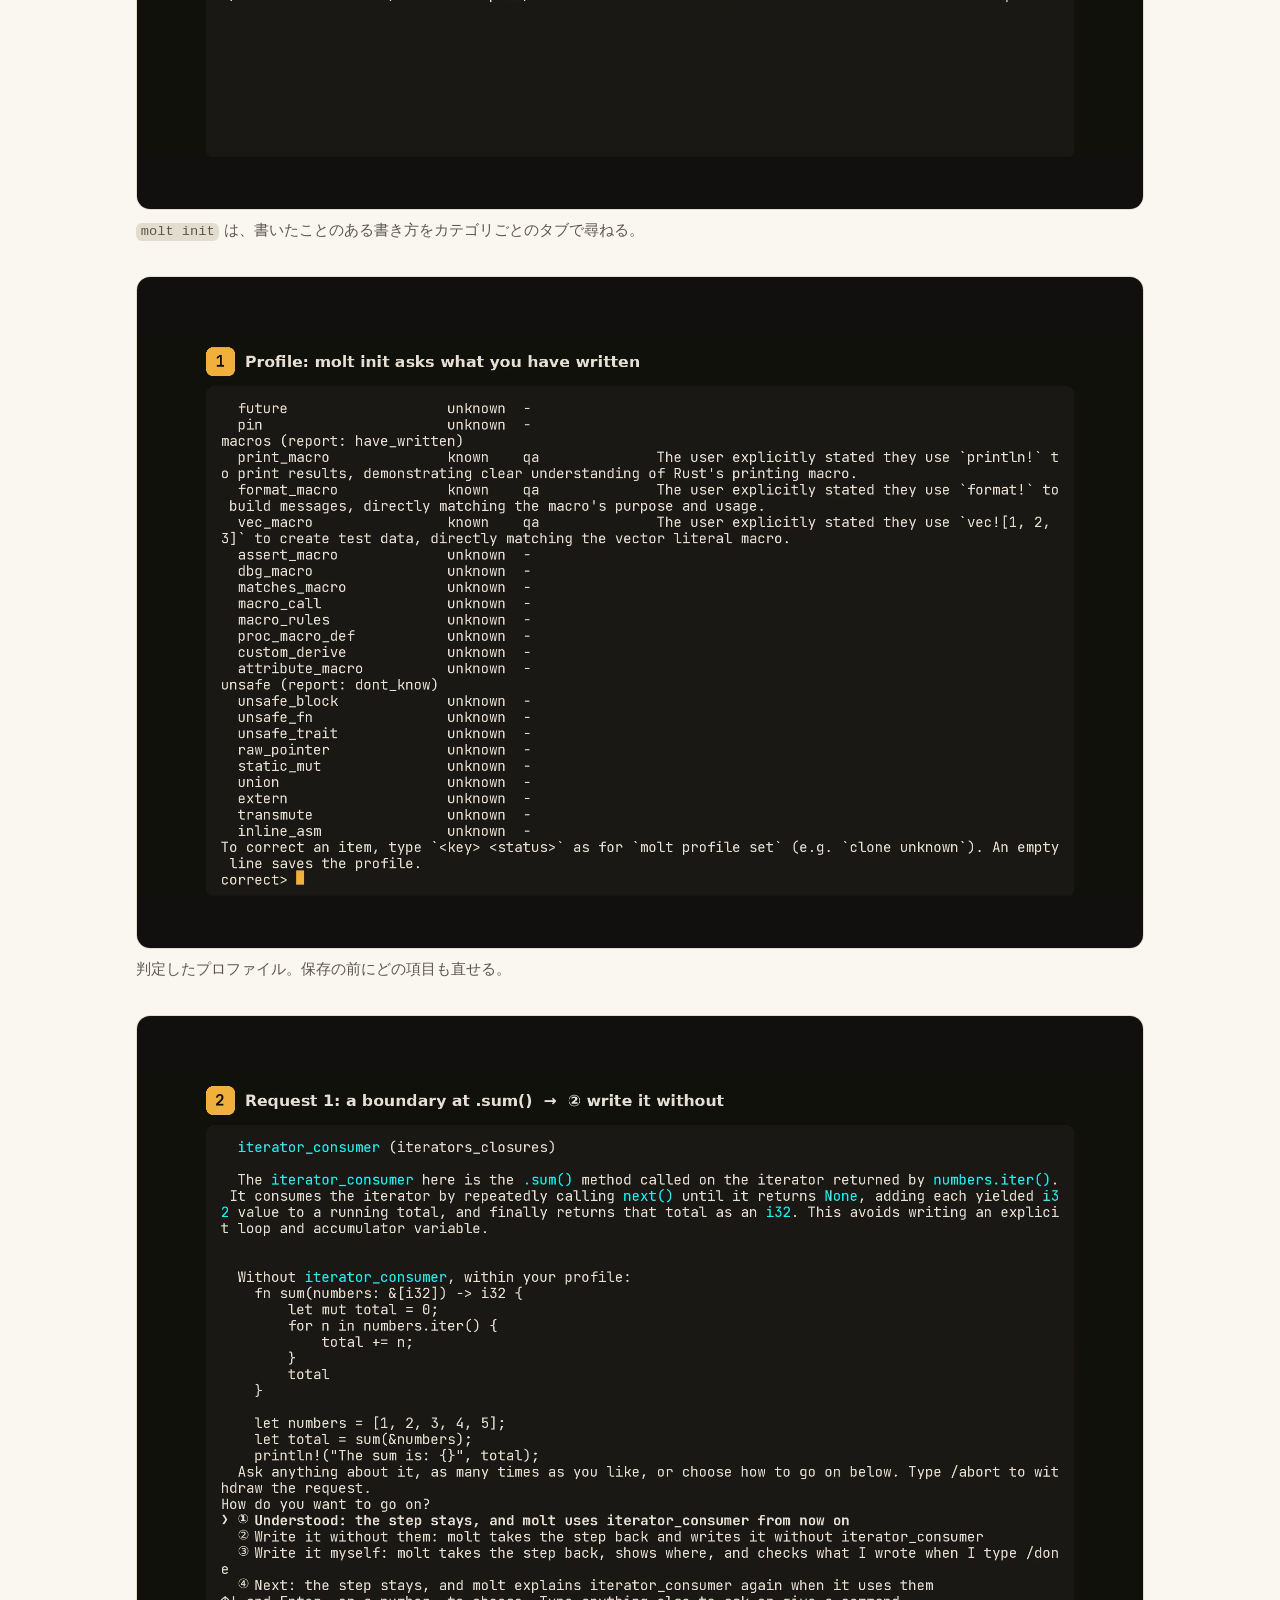
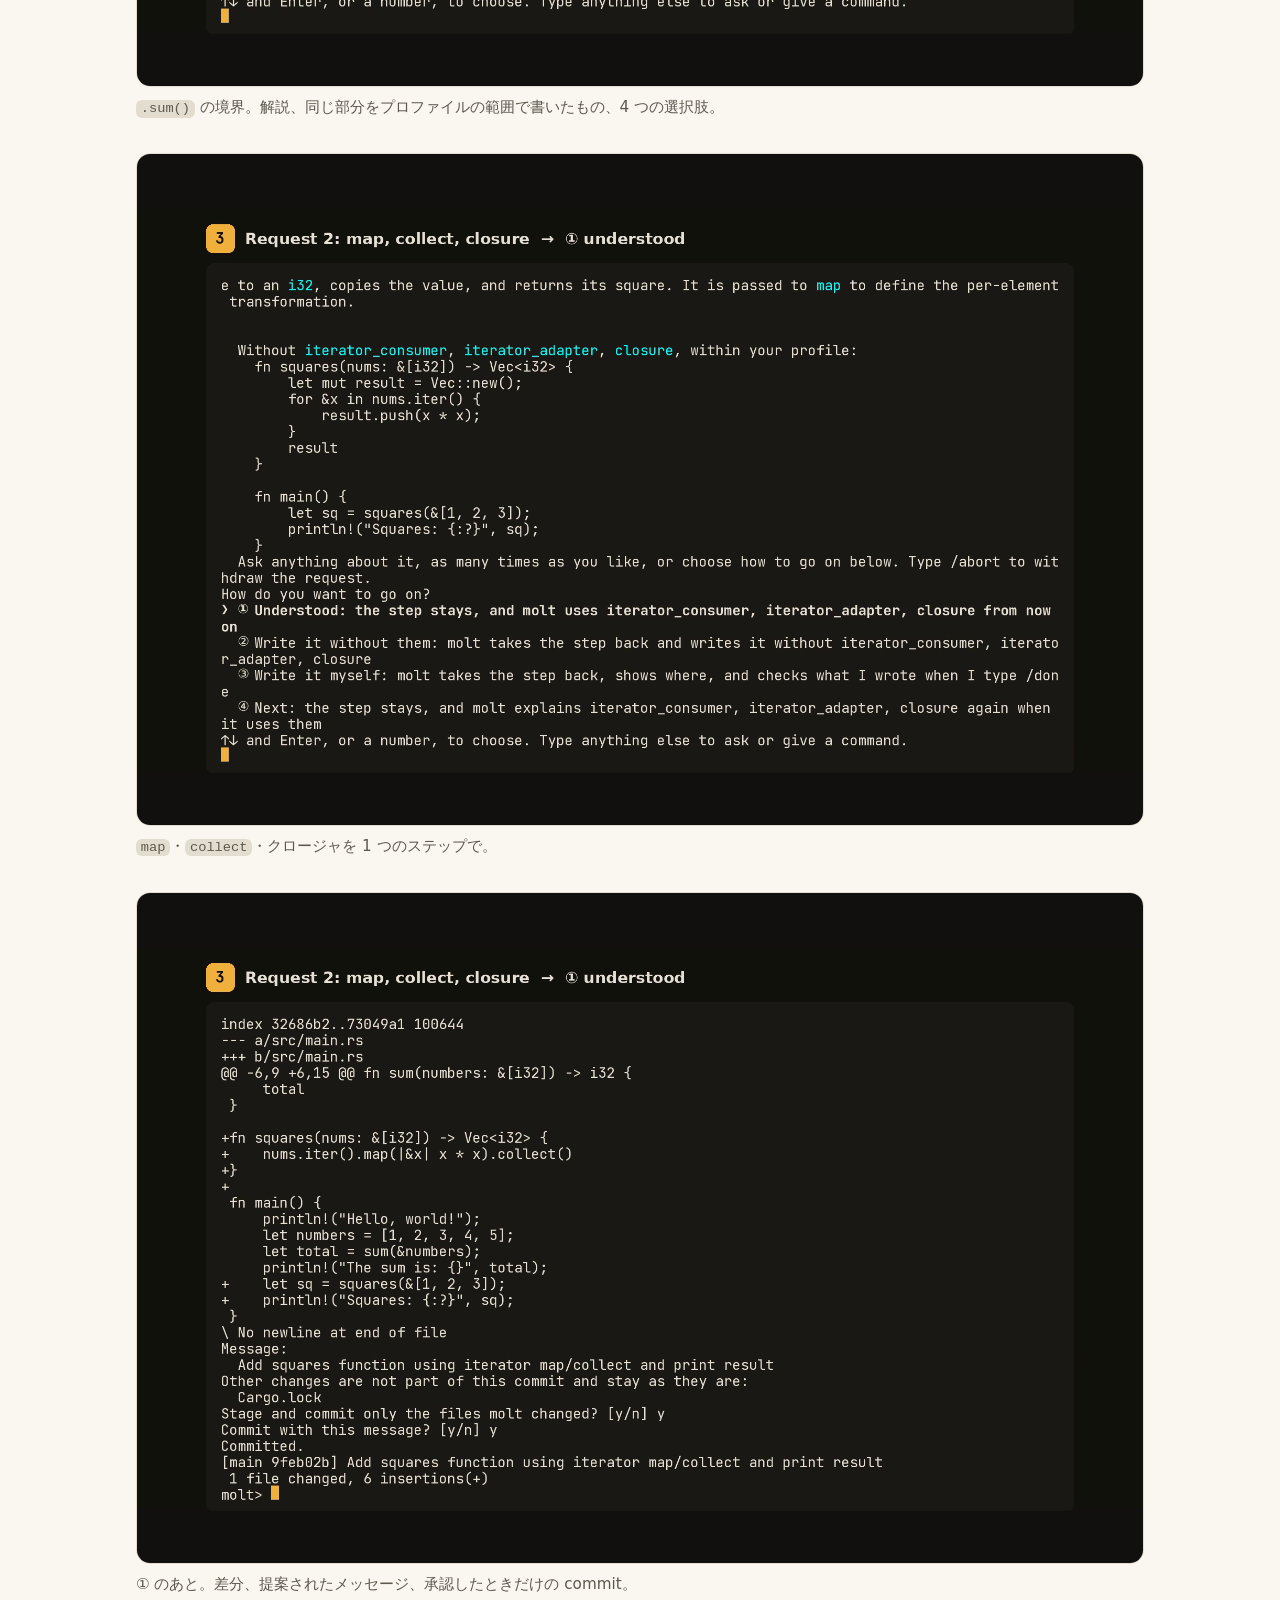
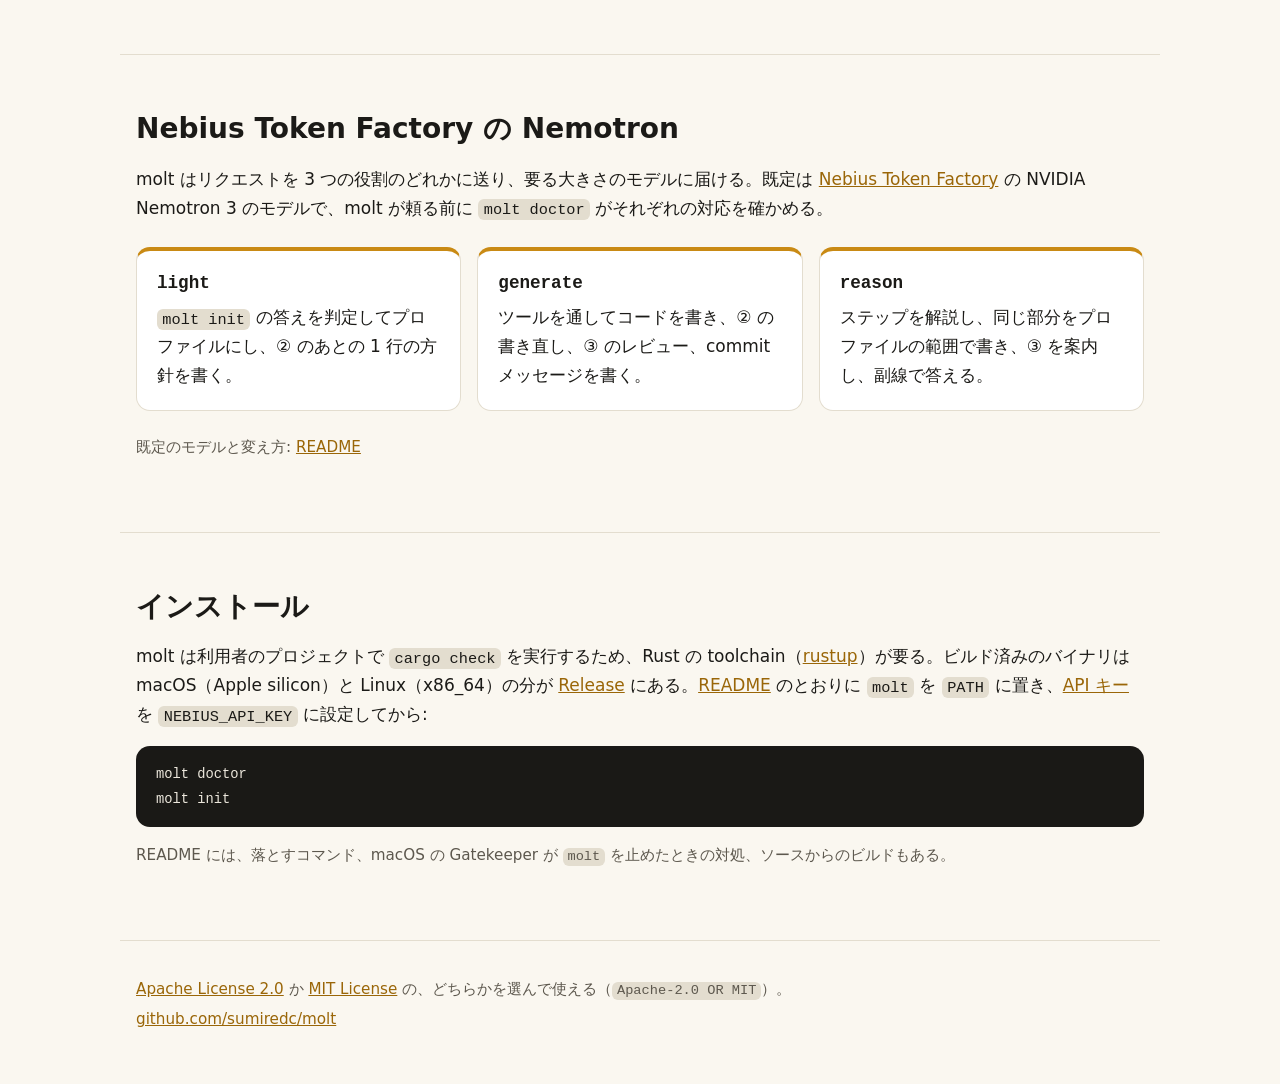
==== commit 9345ec99: "紹介ページのヒーローの直後に、デモ動画の節を足す YouTube のプライバシー強化モード（youtube-nocookie.com）のプレーヤーを iframe で埋め込む。 外から読み込むのはこの" ====
--- a/site/ja/index.html
+++ b/site/ja/index.html
@@ -41,6 +41,11 @@
         <a class="button" href="https://github.com/sumiredc/molt">GitHub で見る</a>
       </div>
     </div>
+
+    <section class="wrap" id="demo">
+      <h2>デモ</h2>
+      <iframe class="video" src="https://www.youtube-nocookie.com/embed/UAdbbq4yQ2A" title="molt のデモ動画" width="560" height="315" loading="lazy" referrerpolicy="strict-origin-when-cross-origin" allow="encrypted-media; picture-in-picture" allowfullscreen></iframe>
+    </section>
 
     <section class="wrap" id="name">
       <h2>molt という名前</h2>
--- a/site/style.css
+++ b/site/style.css
@@ -210,6 +210,18 @@
   font-size: 0.95rem;
 }
 
+/* デモ */
+
+.video {
+  display: block;
+  width: 100%;
+  height: auto;
+  aspect-ratio: 16 / 9;
+  border: 0;
+  border-radius: var(--radius);
+  background: var(--panel);
+}
+
 /* 流れの図 */
 
 .flow {
